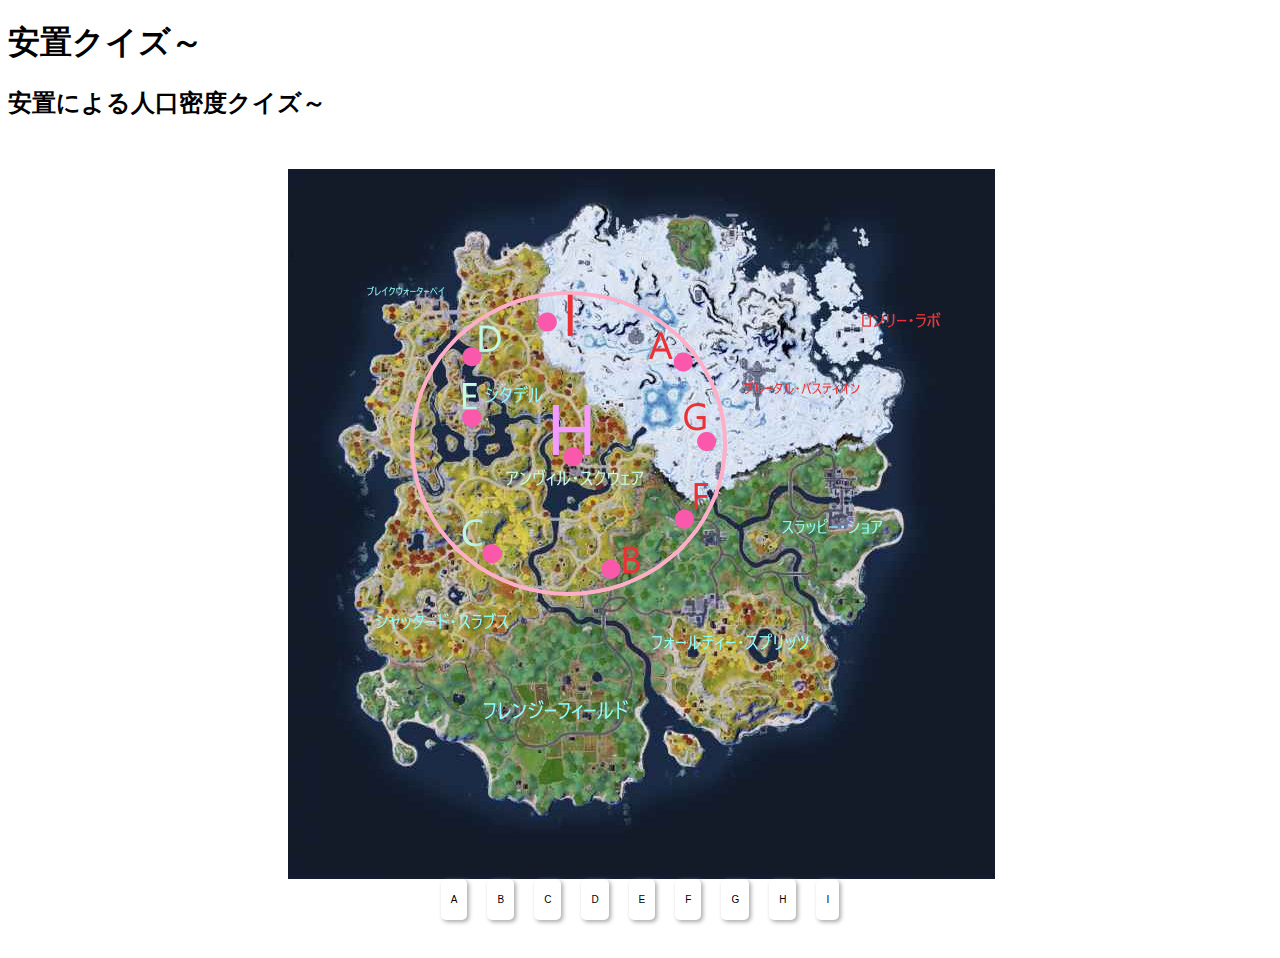
==== index.html @ d827de81 "Update index.html" ====
<!DOCTYPE html>
<html lang="ja">

<head>
    <meta charset="UTF-8">
    <meta http-equiv="X-UA-Compatible" content="IE=edge">
    <meta name="viewport" content="width=device-width, initial-scale=1.0">
    <title>写真クイズ</title>
    <link rel="stylesheet" type="text/css" href="style.css">
</head>

<body>
    <h1>安置クイズ～</h1>
    <h2>安置による人口密度クイズ～</h2>
    <div class="quiz">
        <img src="antida.png" alt="写真1">
        <div class="choices">
            <button id="choice-1">A</button>
            <button id="choice-2">B</button>
            <button id="choice-3">C</button>
            <button id="choice-4">D</button>
            <button id="choice-5">E</button>
            <button id="choice-6">F</button>
            <button id="choice-7">G</button>
            <button id="choice-8">H</button>
            <button id="choice-9">I</button>
        </div>
        <div id="result"></div>
        <div id="explanation"></div>
    </div>
    <script src="script.js"></script>
</body>

</html>
---- style.css ----
.quiz {
    display: flex;
    flex-direction: column;
    align-items: center;
    margin-top: 50px;
    
}

img {
    max-width: 100%;
  height: atuo;
}

.choices {
    display: flex;
    gap: 20px;
}

button {
    font-size: 10px;
    padding: 15px 10px;
    border: none;
    border-radius: 5px;
    background-color: #fff;
    box-shadow: 2px 2px 4px #aaa;
    cursor: pointer;
}

button:hover {
    background-color: #eee;
}

#result {
    margin-top: 30px;
    font-size: 48px;
    font-weight: bold;
    color: #f00;
}
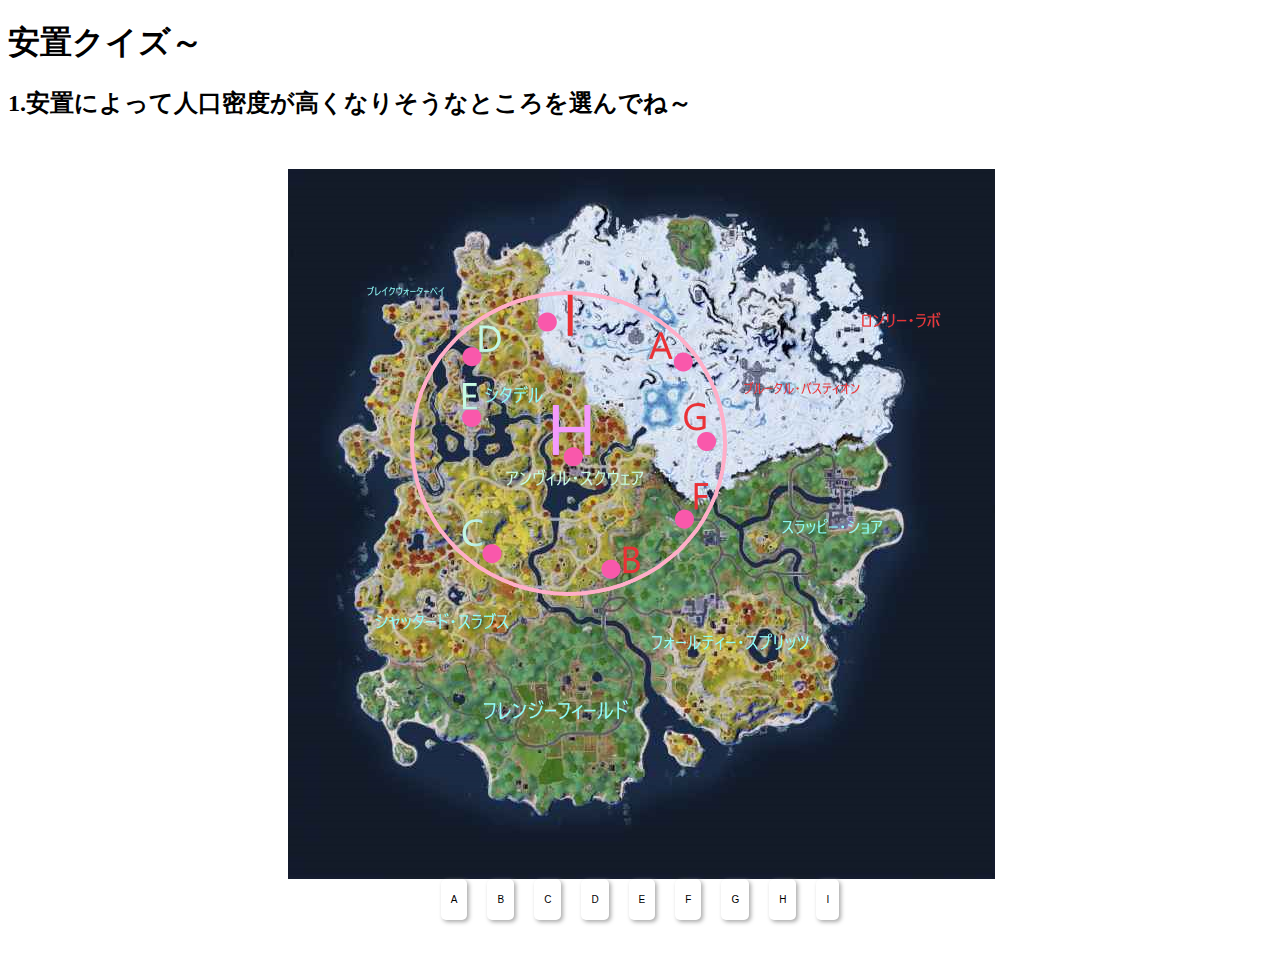
==== commit dbf2b0ce: "Update index.html" ====
--- a/index.html
+++ b/index.html
@@ -11,7 +11,8 @@
 
 <body>
     <h1>安置クイズ～</h1>
-    <h2>安置による人口密度クイズ～</h2>
+    <h2>1.安置によって人口密度が高くなりそうなところを選んでね～</h2>
+    
     <div class="quiz">
         <img src="antida.png" alt="写真1">
         <div class="choices">
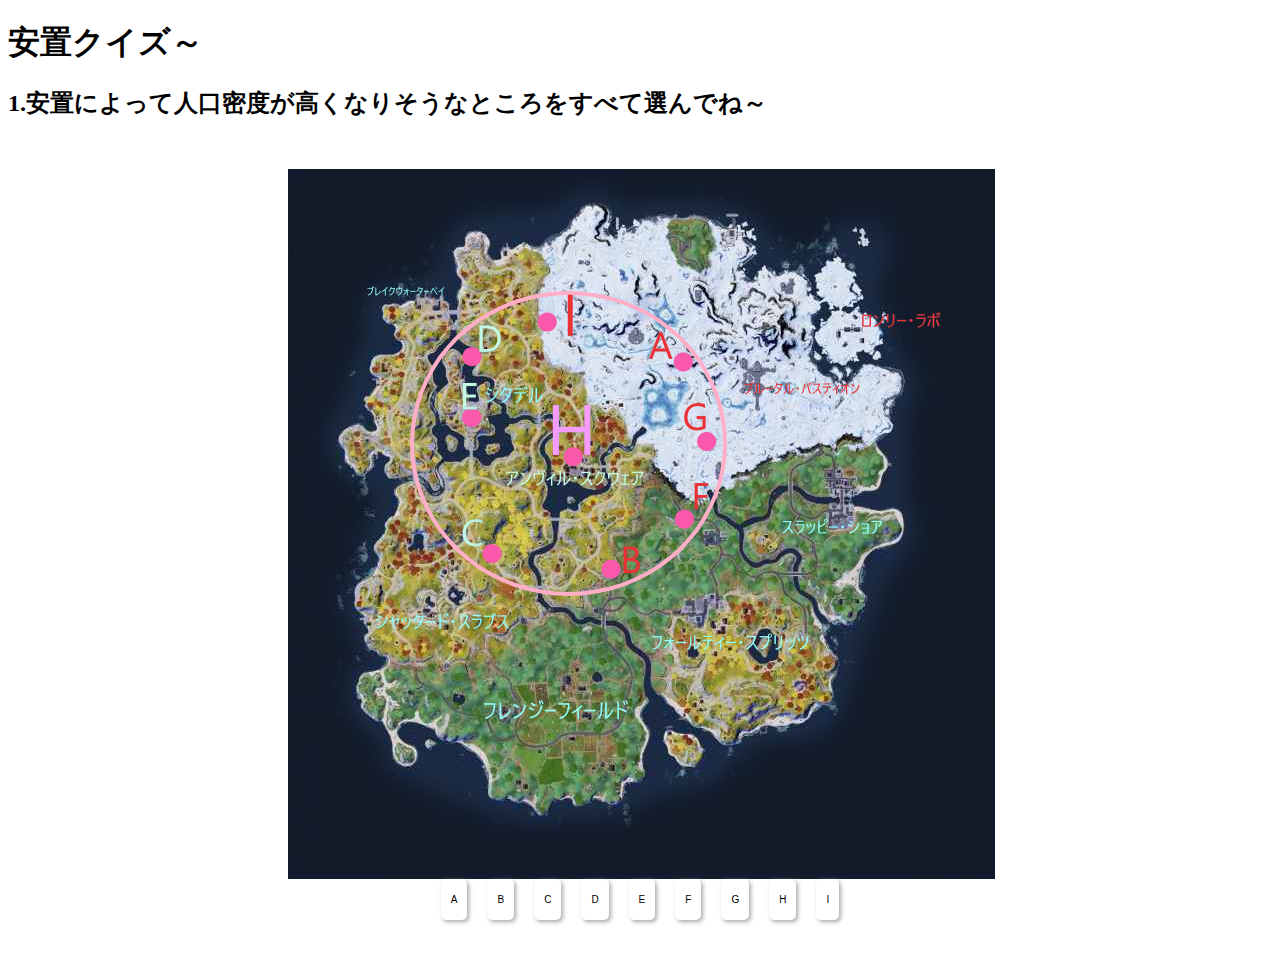
==== commit e4665cd1: "Update index.html" ====
--- a/index.html
+++ b/index.html
@@ -11,7 +11,7 @@
 
 <body>
     <h1>安置クイズ～</h1>
-    <h2>1.安置によって人口密度が高くなりそうなところを選んでね～</h2>
+    <h2>1.安置によって人口密度が高くなりそうなところをすべて選んでね～</h2>
     
     <div class="quiz">
         <img src="antida.png" alt="写真1">
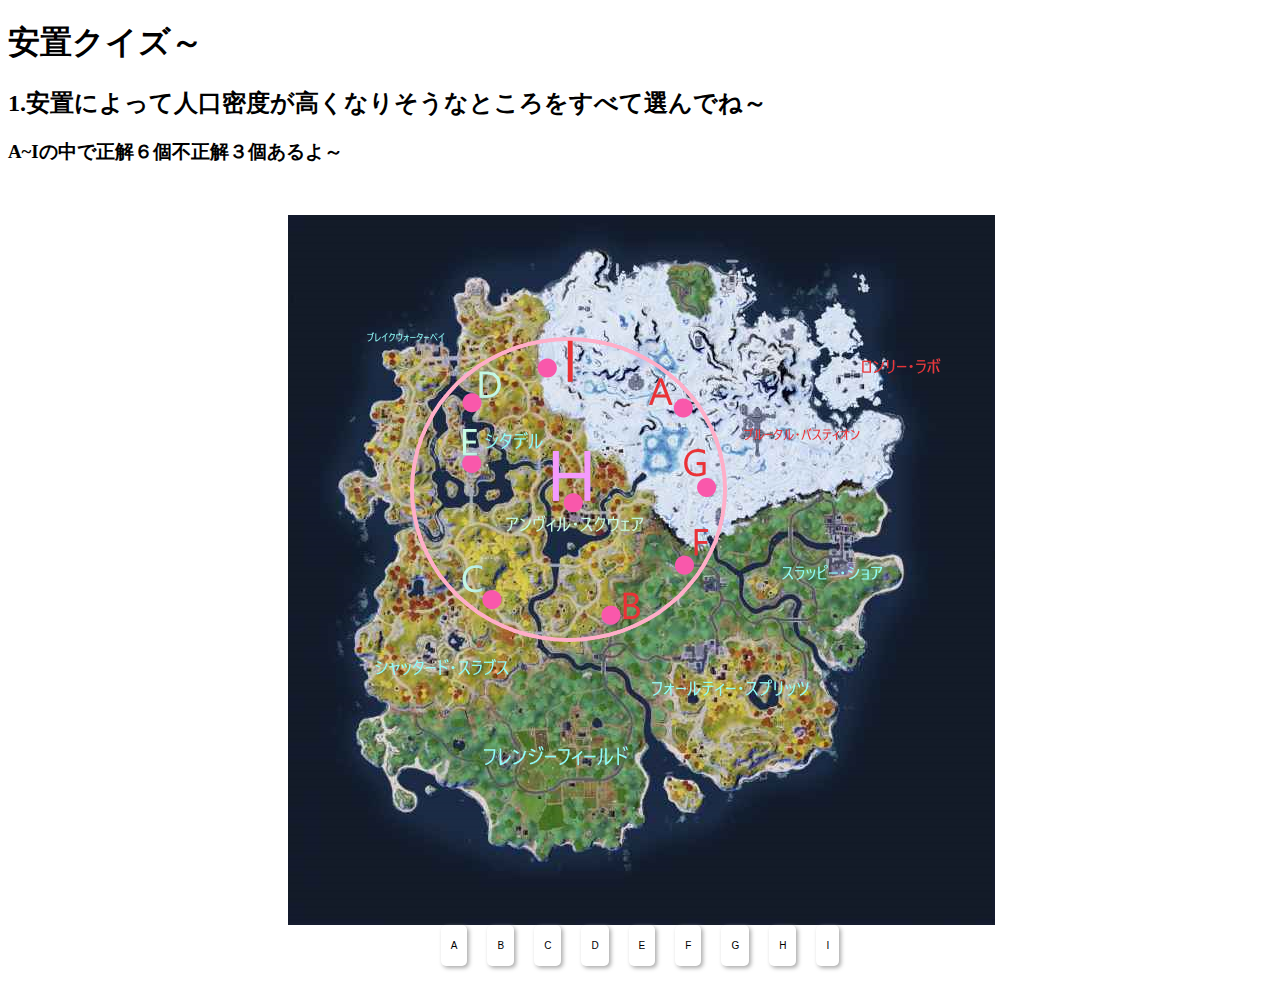
==== commit 17a22d7f: "Update index.html" ====
--- a/index.html
+++ b/index.html
@@ -12,6 +12,8 @@
 <body>
     <h1>安置クイズ～</h1>
     <h2>1.安置によって人口密度が高くなりそうなところをすべて選んでね～</h2>
+    
+    <h3>A~Iの中で正解６個不正解３個あるよ～</h3>
     
     <div class="quiz">
         <img src="antida.png" alt="写真1">
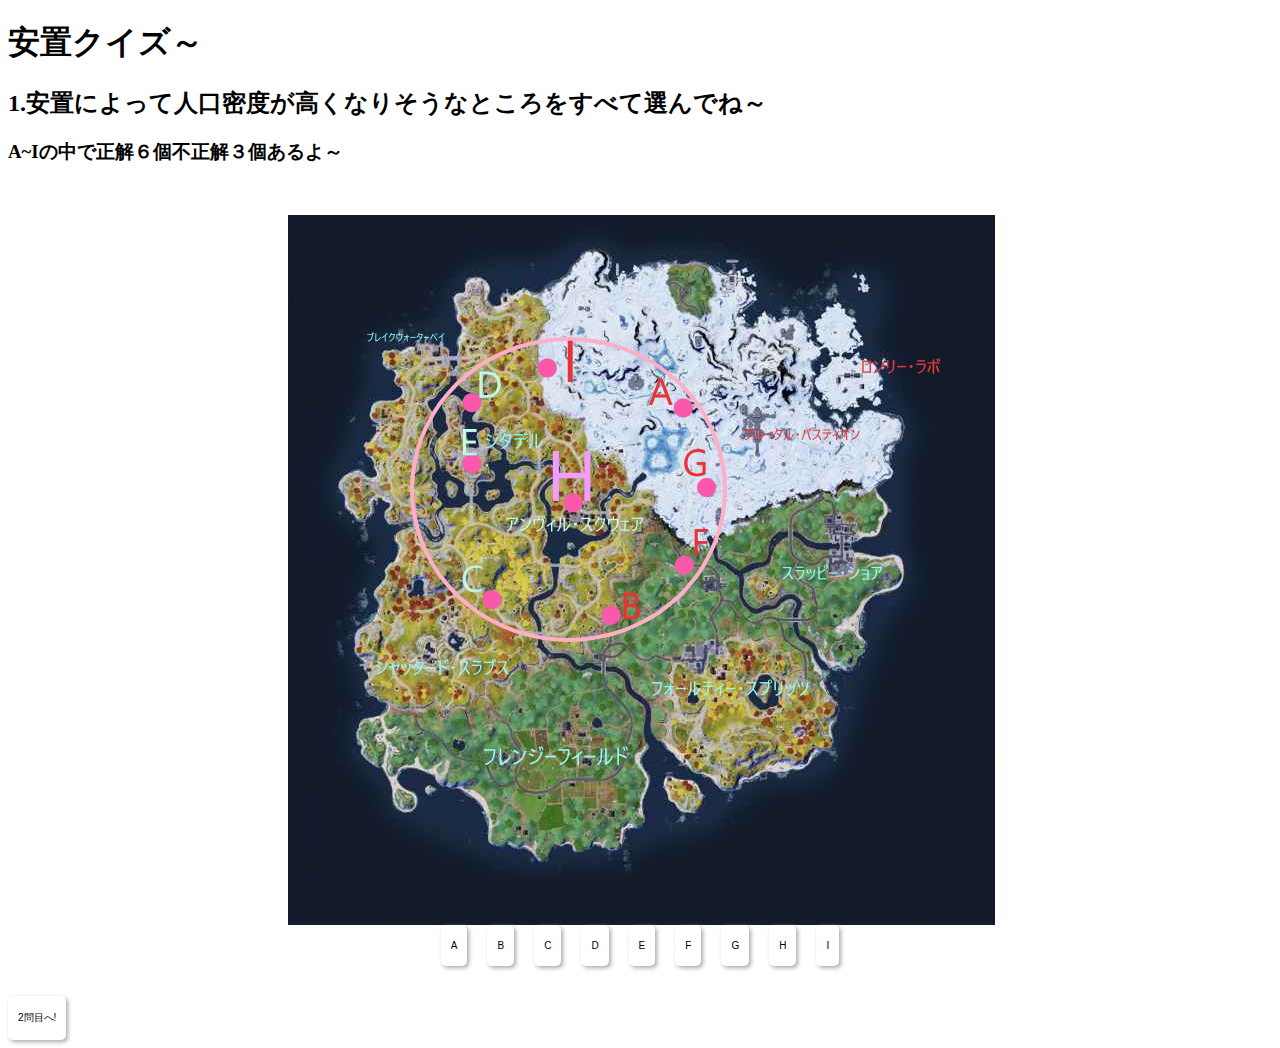
==== commit 524700ac: "Update index.html" ====
--- a/index.html
+++ b/index.html
@@ -32,6 +32,8 @@
         <div id="explanation"></div>
     </div>
     <script src="script.js"></script>
+    
+    <button id="nextbotan" onclick="location.href='index1.html'">2問目へ!</button>
 </body>
 
 </html>
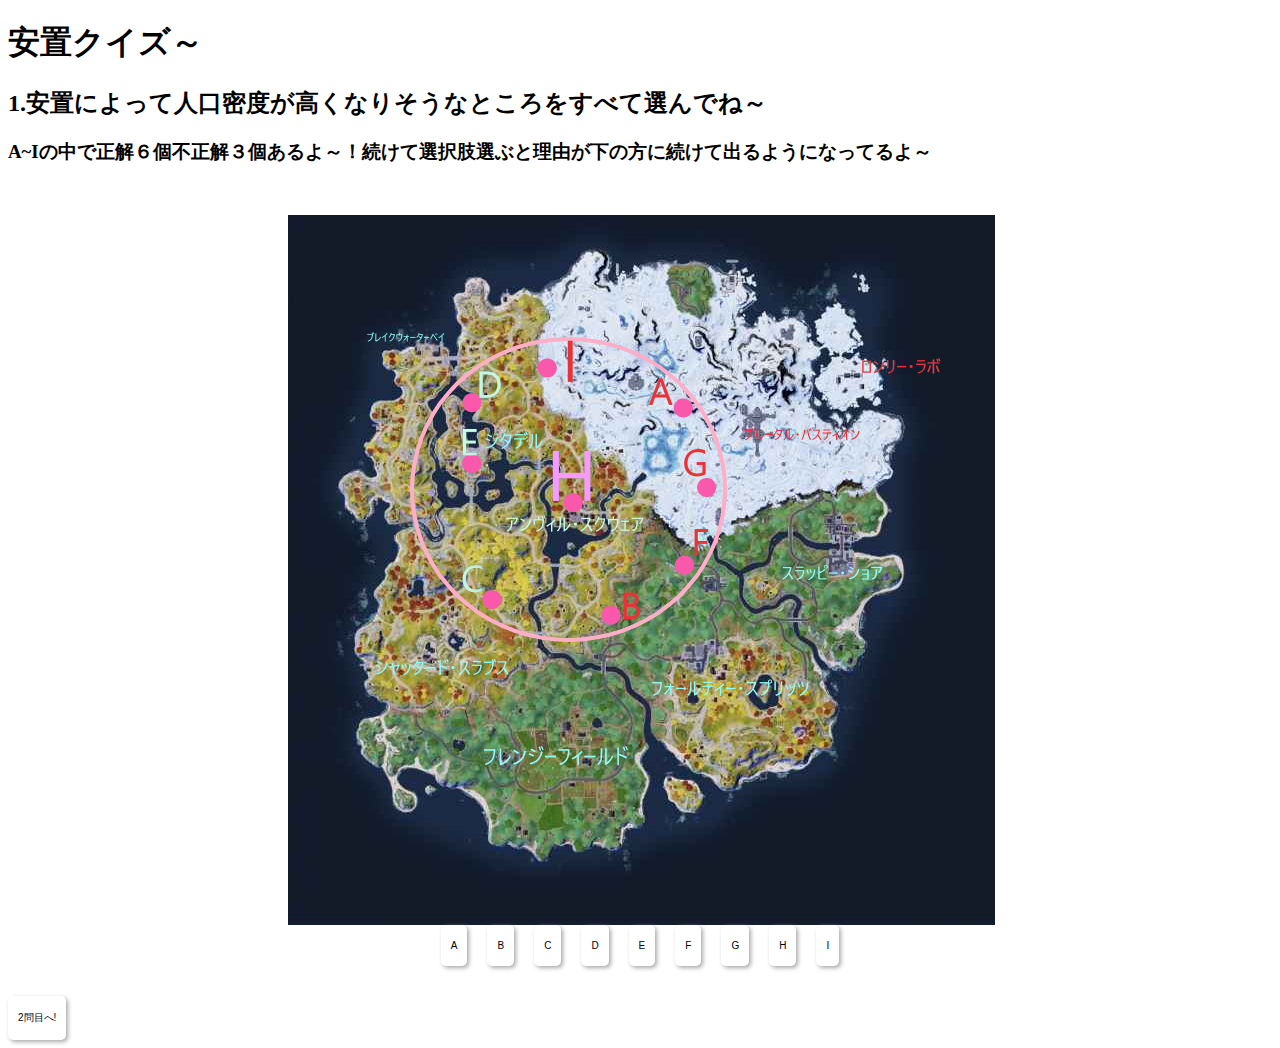
==== commit f9a80cf0: "Update index.html" ====
--- a/index.html
+++ b/index.html
@@ -13,7 +13,7 @@
     <h1>安置クイズ～</h1>
     <h2>1.安置によって人口密度が高くなりそうなところをすべて選んでね～</h2>
     
-    <h3>A~Iの中で正解６個不正解３個あるよ～</h3>
+    <h3>A~Iの中で正解６個不正解３個あるよ～！続けて選択肢選ぶと理由が下の方に続けて出るようになってるよ～</h3>
     
     <div class="quiz">
         <img src="antida.png" alt="写真1">
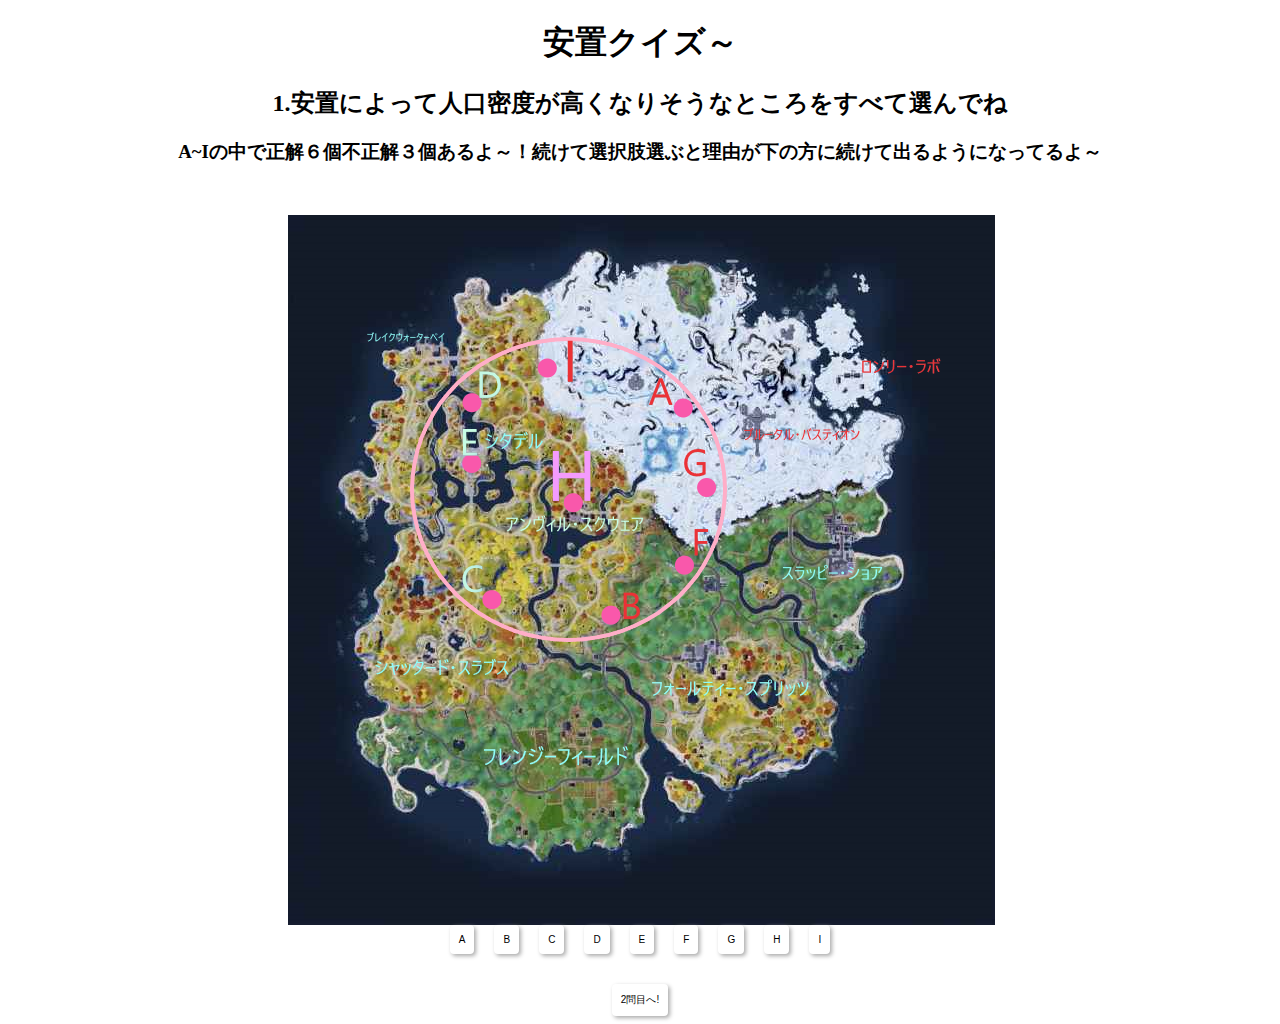
==== commit f23c5727: "Update index.html" ====
--- a/index.html
+++ b/index.html
@@ -11,7 +11,7 @@
 
 <body>
     <h1>安置クイズ～</h1>
-    <h2>1.安置によって人口密度が高くなりそうなところをすべて選んでね～</h2>
+    <h2>1.安置によって人口密度が高くなりそうなところをすべて選んでね</h2>
     
     <h3>A~Iの中で正解６個不正解３個あるよ～！続けて選択肢選ぶと理由が下の方に続けて出るようになってるよ～</h3>
     
--- a/style.css
+++ b/style.css
@@ -3,12 +3,12 @@
     flex-direction: column;
     align-items: center;
     margin-top: 50px;
-    
+
 }
 
 img {
     max-width: 100%;
-  height: atuo;
+    height: atuo;
 }
 
 .choices {
@@ -18,9 +18,9 @@
 
 button {
     font-size: 10px;
-    padding: 15px 10px;
+    padding: 9px 9px;
     border: none;
-    border-radius: 5px;
+    border-radius: 4px;
     background-color: #fff;
     box-shadow: 2px 2px 4px #aaa;
     cursor: pointer;
@@ -36,3 +36,13 @@
     font-weight: bold;
     color: #f00;
 }
+
+body{
+    text-align:center;
+
+}
+
+.nextbotan{
+font-size:40px;
+
+}
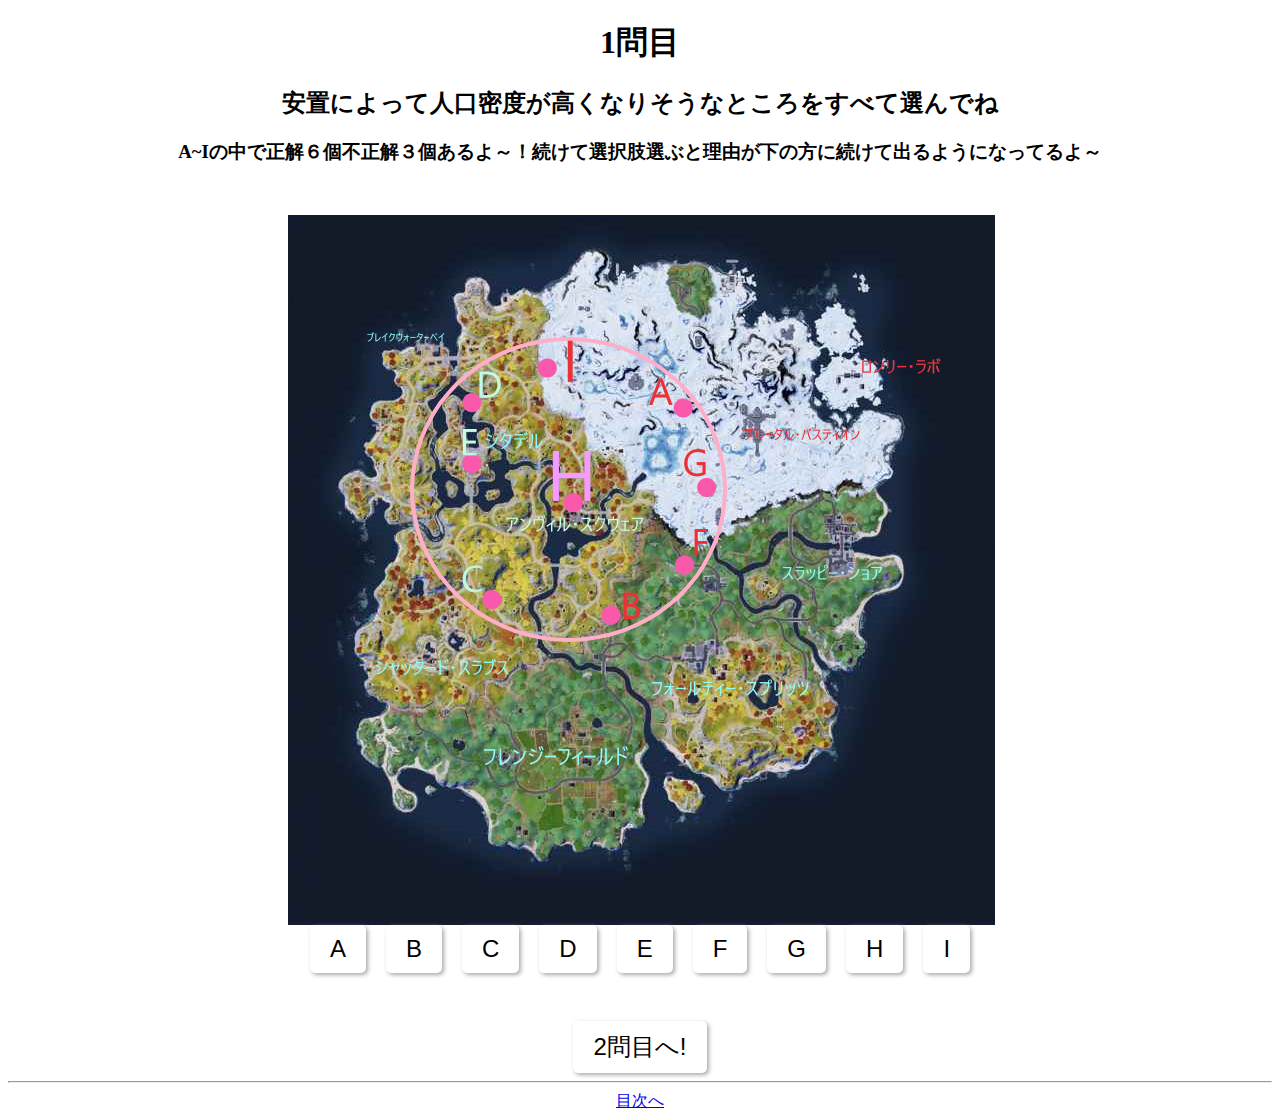
==== commit 17f861ba: "Update index.html" ====
--- a/index.html
+++ b/index.html
@@ -10,8 +10,8 @@
 </head>
 
 <body>
-    <h1>安置クイズ～</h1>
-    <h2>1.安置によって人口密度が高くなりそうなところをすべて選んでね</h2>
+    <h1>1問目</h1>
+    <h2>安置によって人口密度が高くなりそうなところをすべて選んでね</h2>
     
     <h3>A~Iの中で正解６個不正解３個あるよ～！続けて選択肢選ぶと理由が下の方に続けて出るようになってるよ～</h3>
     
@@ -32,8 +32,10 @@
         <div id="explanation"></div>
     </div>
     <script src="script.js"></script>
-    
+    <br>
     <button id="nextbotan" onclick="location.href='index1.html'">2問目へ!</button>
+    <hr>
+    <a href="hyousi.html">目次へ</a>
 </body>
 
 </html>
--- a/style.css
+++ b/style.css
@@ -1,4 +1,14 @@
 .quiz {
+    display: flex;
+    flex-direction: column;
+    align-items: center;
+    margin-top: 50px;
+}
+
+img {
+    max-width: 100%;
+        height: atuo;
+}.quiz {
     display: flex;
     flex-direction: column;
     align-items: center;
@@ -37,12 +47,44 @@
     color: #f00;
 }
 
-body{
-    text-align:center;
+body{     
+    text-align:center;  } 
 
+.nextbotan{ font-size:40px;  }
+
+
+.choices {
+    display: flex;
+    gap: 20px;
+}
+
+button {
+    font-size: 24px;
+    padding: 10px 20px;
+    border: none;
+    border-radius: 5px;
+    background-color: #fff;
+    box-shadow: 2px 2px 4px #aaa;
+    cursor: pointer;
+}
+
+button:hover {
+    background-color: #eee;
+}
+
+#result {
+    margin-top: 30px;
+    font-size: 48px;
+    font-weight: bold;
+    color: #f00;
 }
 
 .nextbotan{
-font-size:40px;
 
+    font-size: large;
 }
+
+body{
+
+    text-align: center;
+}
